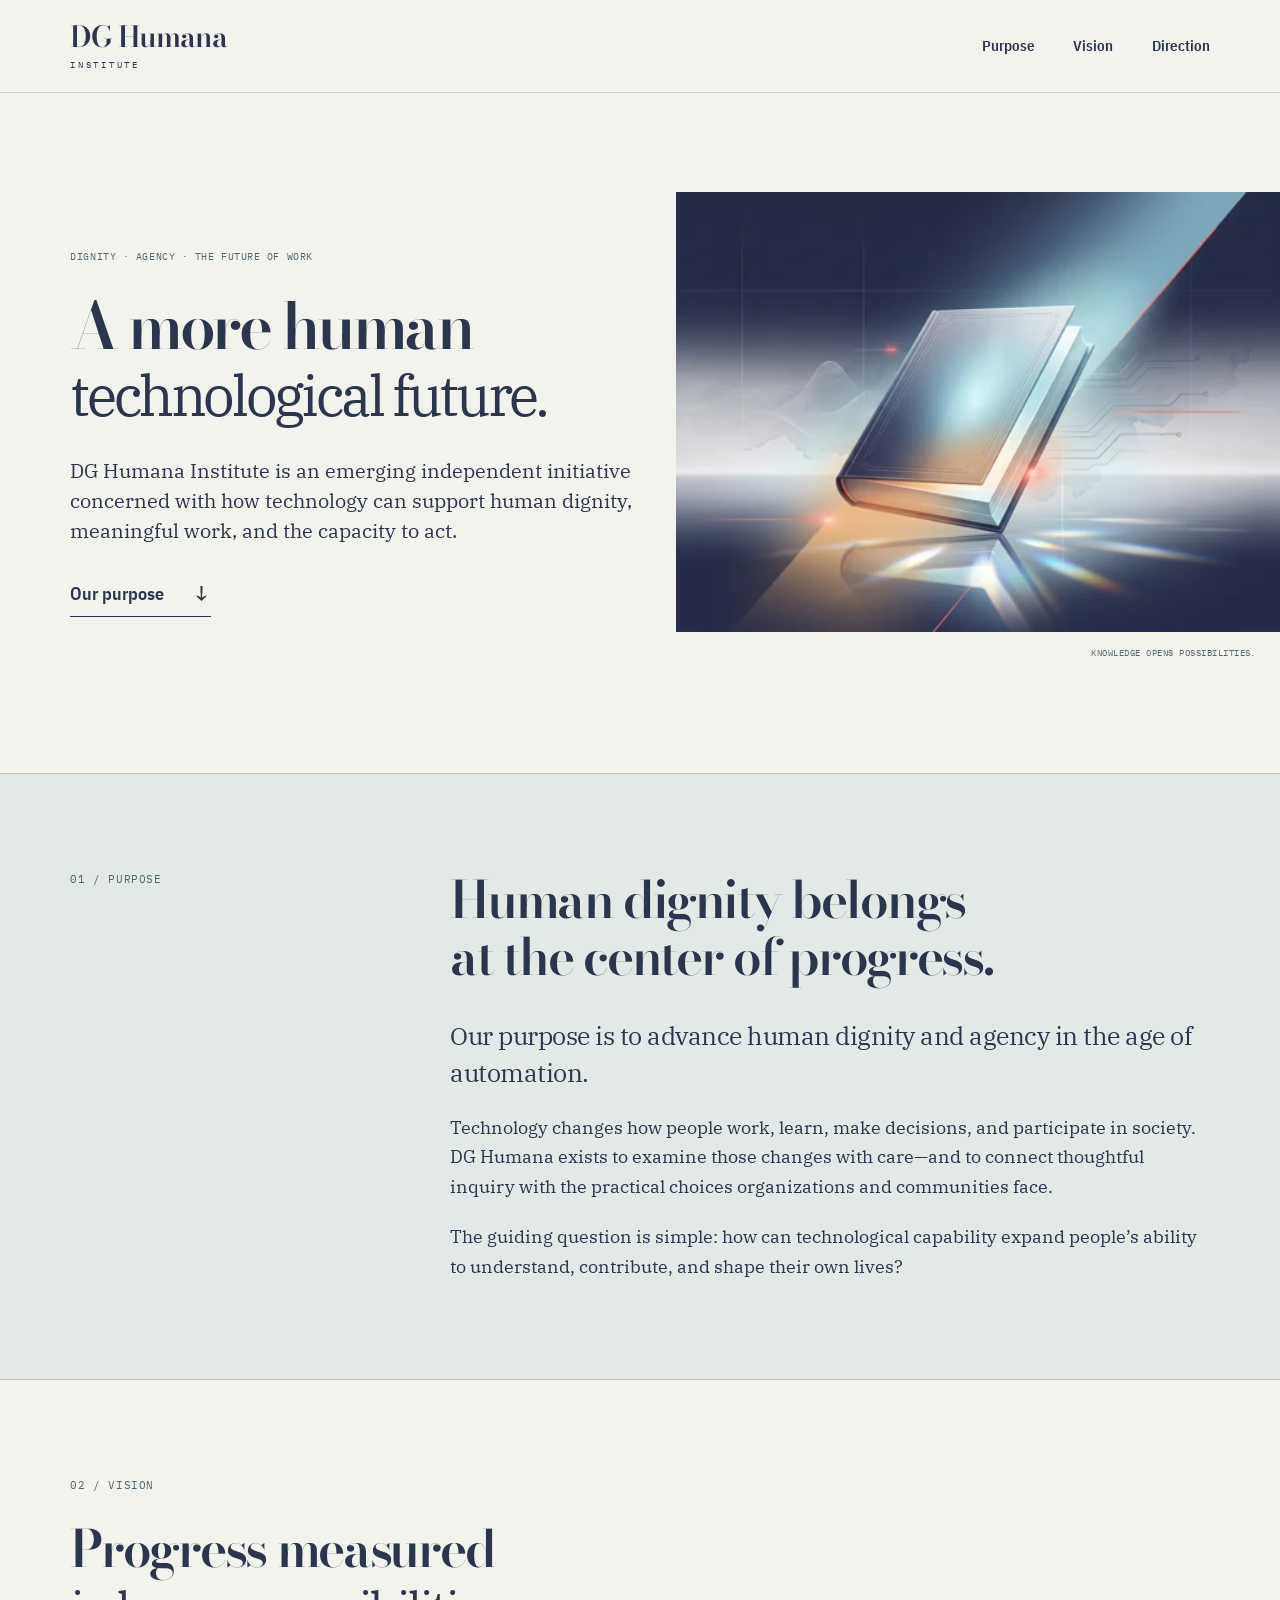
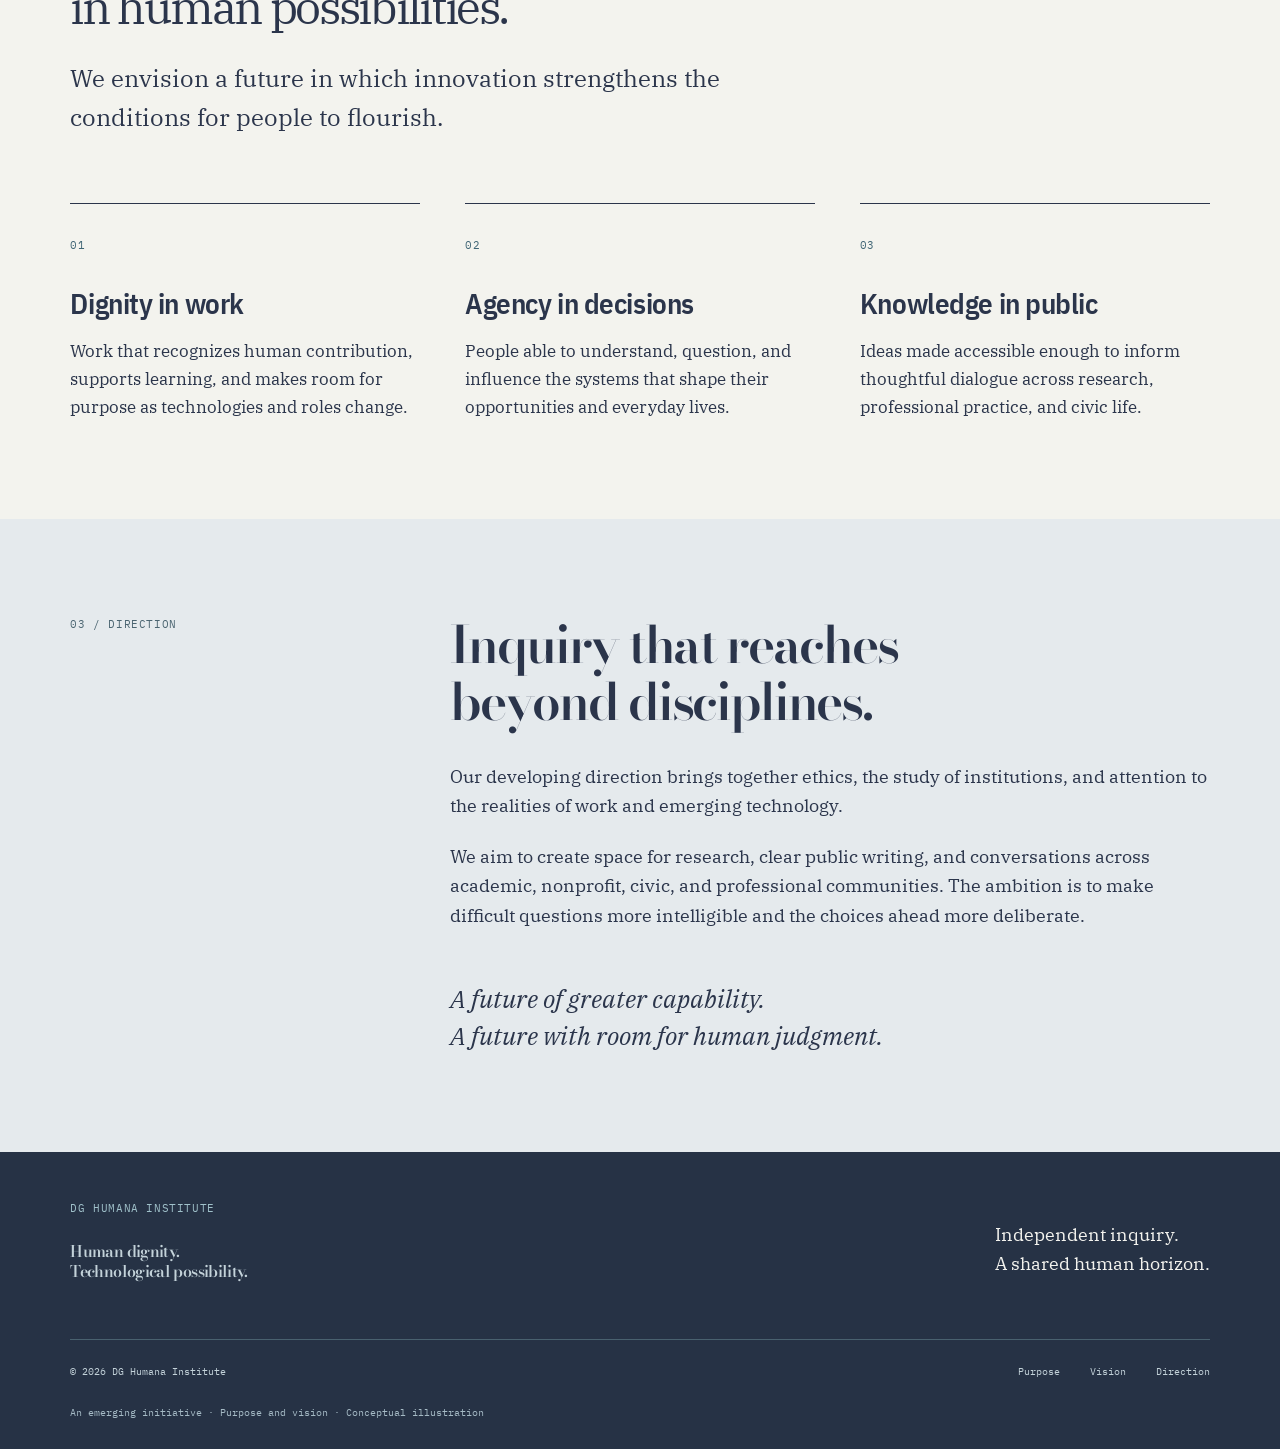
==== preview/index.html @ 0f88f592 "Build complete editorial website draft with responsive assets and WordPress theme" ====
<!doctype html><html lang="en"><head><meta charset="utf-8"><meta name="viewport" content="width=device-width, initial-scale=1"><meta name="robots" content="noindex,nofollow"><title>DG Humana Institute — A more human technological future</title><meta name="description" content="An emerging independent initiative advancing human dignity and agency in the age of automation. Purpose, vision, and direction."><link rel="icon" href="../theme/assets/favicon.svg"><link rel="stylesheet" href="../theme/assets/site.css"></head><body class="dg-site"><a class="skip-link" href="#main">Skip to content</a>
<header class="site-header"><div class="header-inner wrap"><a class="wordmark" href="index.html" aria-label="DG Humana Institute, home">DG Humana<small>Institute</small></a><nav class="site-nav" aria-label="Main navigation"><a href="index.html#purpose">Purpose</a><a href="index.html#vision">Vision</a><a href="index.html#approach">Direction</a></nav></div></header>
<main id="main">
  <section class="dg-hero wrap" aria-labelledby="dg-title"><div class="dg-hero-copy"><p class="eyebrow">Dignity · agency · the future of work</p><h1 id="dg-title">A more human<br><em>technological future.</em></h1><p class="deck">DG Humana Institute is an emerging independent initiative concerned with how technology can support human dignity, meaningful work, and the capacity to act.</p><a class="text-link" href="#purpose">Our purpose <span aria-hidden="true">↓</span></a></div><figure class="dg-hero-art"><img src="../theme/assets/possibility-1280.webp" srcset="../theme/assets/possibility-640.webp 640w, ../theme/assets/possibility-1280.webp 1280w, ../theme/assets/possibility-1920.webp 1920w" sizes="(max-width: 800px) 100vw, 50vw" width="1280" height="714" alt="An illuminated book opening toward a horizon of light" fetchpriority="high"><figcaption>Knowledge opens possibilities.</figcaption></figure></section>
  <section id="purpose" class="dg-purpose section"><div class="wrap purpose-grid"><p class="eyebrow">01 / Purpose</p><div><h2>Human dignity belongs<br>at the center of progress.</h2><div class="prose"><p class="lead">Our purpose is to advance human dignity and agency in the age of automation.</p><p>Technology changes how people work, learn, make decisions, and participate in society. DG Humana exists to examine those changes with care—and to connect thoughtful inquiry with the practical choices organizations and communities face.</p><p>The guiding question is simple: how can technological capability expand people’s ability to understand, contribute, and shape their own lives?</p></div></div></div></section>
  <section id="vision" class="section wrap dg-vision"><p class="eyebrow">02 / Vision</p><h2>Progress measured<br><em>in human possibilities.</em></h2><p class="vision-deck">We envision a future in which innovation strengthens the conditions for people to flourish.</p><div class="principles"><article><span class="index">01</span><h3>Dignity in work</h3><p>Work that recognizes human contribution, supports learning, and makes room for purpose as technologies and roles change.</p></article><article><span class="index">02</span><h3>Agency in decisions</h3><p>People able to understand, question, and influence the systems that shape their opportunities and everyday lives.</p></article><article><span class="index">03</span><h3>Knowledge in public</h3><p>Ideas made accessible enough to inform thoughtful dialogue across research, professional practice, and civic life.</p></article></div></section>
  <section id="approach" class="dg-approach section"><div class="wrap purpose-grid"><p class="eyebrow">03 / Direction</p><div><h2>Inquiry that reaches<br>beyond disciplines.</h2><div class="prose"><p>Our developing direction brings together ethics, the study of institutions, and attention to the realities of work and emerging technology.</p><p>We aim to create space for research, clear public writing, and conversations across academic, nonprofit, civic, and professional communities. The ambition is to make difficult questions more intelligible and the choices ahead more deliberate.</p><p class="closing">A future of greater capability.<br>A future with room for human judgment.</p></div></div></div></section>
</main>
<footer class="site-footer"><div class="wrap"><div class="footer-main"><div><p class="eyebrow">DG Humana Institute</p><p class="footer-title">Human dignity.<br>Technological possibility.</p></div><p>Independent inquiry.<br>A shared human horizon.</p></div><div class="footer-bottom"><span>© 2026 DG Humana Institute</span><nav aria-label="Footer navigation"><a href="index.html#purpose">Purpose</a><a href="index.html#vision">Vision</a><a href="index.html#approach">Direction</a></nav></div><p class="footer-note">An emerging initiative · Purpose and vision · Conceptual illustration</p></div></footer>
</body></html>
---- theme/assets/site.css ----
@import url('fonts/face-0.css');
@import url('fonts/face-1.css');
@import url('fonts/face-3.css');
@import url('fonts/face-4.css');
@import url('fonts/face-5.css');
@import url('fonts/face-6.css');

:root{--ink:#112c40;--deep:#0b2031;--paper:#f5f3ec;--white:#fffef9;--orange:#e06737;--rust:#a93916;--blue:#94c7df;--muted:#52626a;--line:#bac2c2;--serif:'IBM Plex Serif',Georgia,serif;--display:'Bodoni Moda',Georgia,serif;--sans:'IBM Plex Sans Condensed',sans-serif;--mono:'IBM Plex Mono',monospace;--gutter:clamp(22px,5.5vw,90px)}
*{box-sizing:border-box}html{scroll-padding-top:100px}body{margin:0;background:var(--paper);color:var(--ink);font:18px/1.65 var(--serif);-webkit-font-smoothing:antialiased}::selection{background:#edab85;color:var(--deep)}a{color:inherit;text-underline-offset:5px}a:hover{text-decoration-thickness:2px}img{display:block;max-width:100%;height:auto}figure{margin:0}button,input{font:inherit}h1,h2,h3,p{margin:0}h1,h2,h3{font-weight:600}h1{font-family:var(--sans);font-size:clamp(54px,6.7vw,108px);line-height:.98;letter-spacing:-.045em}h2{font-family:var(--sans);font-size:clamp(38px,4.2vw,65px);line-height:1.08;letter-spacing:-.035em}h3{font:600 27px/1.2 var(--sans);letter-spacing:-.015em}h1 em,h2 em{font:400 .89em/1.15 var(--serif);letter-spacing:-.05em}p+p{margin-top:1em}a:focus-visible,button:focus-visible,summary:focus-visible,input:focus-visible{outline:3px solid var(--rust);outline-offset:6px}.wrap{width:100%;max-width:1600px;margin-inline:auto;padding-inline:var(--gutter)}.section{padding-block:clamp(68px,7.6vw,120px)}.eyebrow,.section-label,.index,.status,figcaption,.experience-meta,.study-status{font:400 11px/1.6 var(--mono);letter-spacing:.055em;text-transform:uppercase}.eyebrow{margin-bottom:25px}.section-label{display:flex;justify-content:space-between;gap:20px;margin-bottom:48px}.small-rule{width:90px;align-self:center;border-top:1px solid var(--ink)}.prose{max-width:700px}.prose p,.prose ul{margin-top:1.15em}.prose>:first-child{margin-top:0}.lead{font-size:clamp(22px,2vw,27px);line-height:1.5;letter-spacing:-.02em}.text-link{display:inline-flex;align-items:center;gap:28px;font:600 18px/1.4 var(--sans);text-decoration:none;border-bottom:1px solid;padding-block:7px;margin-top:25px}.text-link span{font-family:var(--serif);font-size:22px}.text-link:hover{color:var(--rust)}.button{display:inline-flex;align-items:center;justify-content:space-between;gap:36px;background:var(--orange);color:var(--deep);padding:17px 23px;font:600 18px/1.3 var(--sans);text-decoration:none}.button:hover{background:var(--ink);color:var(--paper)}.button span{font:26px var(--serif)}.skip-link{position:absolute;top:-100px;left:20px;padding:10px 20px;background:var(--paper);z-index:100}.skip-link:focus{top:15px}.site-header{border-bottom:1px solid var(--line);background:var(--paper)}.header-inner{display:flex;justify-content:space-between;align-items:center;min-height:92px;gap:24px}.wordmark{font:600 24px/1 var(--sans);letter-spacing:-.02em;text-decoration:none}.wordmark small{display:block;font:400 10px/1.5 var(--mono);text-transform:uppercase;letter-spacing:.16em;margin-top:8px}.site-nav{display:flex;gap:clamp(20px,3vw,47px);align-items:center}.site-nav a{font:600 15px var(--sans);text-decoration:none;padding-block:9px;border-bottom:2px solid transparent}.site-nav a:hover,.site-nav a[aria-current=page]{border-color:var(--rust)}.site-nav .contact-link{border:1px solid var(--ink);padding:10px 19px}.site-nav .contact-link:hover{background:var(--ink);color:var(--paper)}
.hero-copy{padding-top:61px;padding-bottom:45px}.hero .eyebrow{display:flex;align-items:center;gap:11px}.signal{display:inline-block;width:8px;height:8px;background:var(--orange)}.hero h1{max-width:1100px}.hero h1 span{color:var(--rust)}.hero-bottom{display:flex;justify-content:space-between;gap:55px;align-items:flex-end;margin-top:28px}.hero-bottom p{font-size:19px;max-width:595px;line-height:1.5}.hero-bottom .button{flex-shrink:0}.hero-art{position:relative;background:var(--deep)}.hero-art img{width:100%;height:clamp(320px,34vw,520px);object-fit:cover;object-position:50% 55%}.hero-art figcaption{display:flex;justify-content:space-between;gap:20px;color:var(--paper);padding-block:18px;letter-spacing:.03em}.intro-grid,.direction-grid{display:grid;grid-template-columns:1fr 1fr;gap:8vw}.intro-grid h2{max-width:600px}.research-band{background:var(--ink);color:var(--paper)}.research-band .section-label{color:var(--blue)}.feature-heading{display:grid;grid-template-columns:1.2fr 1fr;gap:9vw;align-items:end;margin-bottom:60px}.feature-heading p{max-width:510px;color:#d7e2e5}.inquiry-list{border-top:1px solid #638090;margin-bottom:20px}.inquiry-list a{display:grid;grid-template-columns:40px 1.2fr 1fr 24px;gap:30px;align-items:start;padding:30px 0;border-bottom:1px solid #638090;text-decoration:none}.inquiry-list .index{color:var(--blue);padding-top:5px}.inquiry-list h3{font-size:30px;max-width:360px}.inquiry-list p{font-size:16px;line-height:1.55;color:#d7e2e5;max-width:360px}.inquiry-list .arrow{color:var(--blue);font-size:27px;line-height:1.2}.inquiry-list a:hover h3{color:var(--blue)}.light-link:hover{color:var(--blue)}.research-band a:focus-visible,.site-footer a:focus-visible{outline-color:var(--blue)}.portrait-section{display:grid;grid-template-columns:.85fr 1.15fr;gap:9vw;align-items:center}.portrait img{width:100%;aspect-ratio:1.065;object-fit:cover}.portrait figcaption{margin-top:16px;color:var(--muted)}.portrait-copy h2{margin-bottom:26px}.portrait-copy p:not(.eyebrow){font-size:17px;max-width:680px}.direction{background:#e1e9e9;border-top:1px solid var(--line)}.direction .eyebrow{margin-bottom:42px}.site-footer{background:var(--deep);color:var(--paper);padding-block:65px 25px}.footer-main{display:flex;align-items:end;justify-content:space-between;gap:50px;padding-bottom:65px}.footer-title{font:600 clamp(37px,4vw,62px)/1.07 var(--sans);letter-spacing:-.035em;margin-bottom:18px}.footer-main>div>p:last-child{font-size:16px;max-width:575px;color:#c3d2d9}.footer-email{font:600 clamp(19px,2.2vw,31px)/1.4 var(--sans);text-decoration:none;border-bottom:1px solid var(--blue);padding-bottom:8px;white-space:nowrap}.footer-email:hover{color:var(--blue)}.footer-bottom{border-top:1px solid #49616f;padding-top:24px;display:flex;align-items:center;justify-content:space-between;gap:25px;font:11px/1.6 var(--mono);color:#c3d2d9}.footer-bottom nav{display:flex;gap:25px}.footer-bottom a{text-decoration:none}.footer-note{max-width:340px;font:10px/1.6 var(--mono);color:#a5bac5;margin-top:25px}.page-hero{padding-top:76px;padding-bottom:66px}.page-hero h1{max-width:1200px}.page-hero h1 em{font-size:.7em;letter-spacing:-.05em}.deck{max-width:740px;font-size:clamp(21px,2.1vw,28px);line-height:1.5;margin-top:28px}.wide-art img{width:100%;height:clamp(230px,34vw,480px);object-fit:cover}.wide-art figcaption{padding-block:16px;color:var(--muted)}.article-layout{display:grid;grid-template-columns:260px 1fr;gap:9vw;align-items:start}.contents{position:sticky;top:35px}.contents nav{display:flex;flex-direction:column;gap:15px}.contents a{font:600 16px/1.5 var(--sans);text-decoration:none;border-left:2px solid var(--line);padding-left:15px}.contents a:hover{border-color:var(--rust);color:var(--rust)}.status{color:var(--muted);border-top:1px solid var(--line);padding-top:20px;margin-top:32px!important}.reading{max-width:790px}.reading h2{font-size:clamp(34px,3.4vw,49px);margin-bottom:26px}.reading .eyebrow{color:var(--rust);margin-bottom:19px}.reading section{padding-bottom:65px;margin-bottom:65px;border-bottom:1px solid var(--line);scroll-margin-top:40px}.reading section:last-child{margin-bottom:0;padding-bottom:0;border:0}.reading .commitments{padding-left:23px}.commitments li{padding-left:5px;margin-bottom:23px}.commitments strong{font-weight:600}.bio-grid{padding-top:0;display:grid;grid-template-columns:.7fr 1.3fr;gap:9vw;align-items:center}.bio-grid h2{font-size:clamp(36px,3.5vw,55px)}.bio-grid .prose{max-width:735px}.bio-grid .portrait{max-width:430px}.experience-section{border-top:1px solid var(--line)}.experience-list{margin-top:58px}.experience-list article{display:grid;grid-template-columns:1fr 2fr;gap:8vw;padding:39px 0;border-top:1px solid var(--line)}.experience-meta{display:flex;flex-direction:column;gap:10px;color:var(--muted)}.experience-list h3{font-size:30px;margin-bottom:17px}.experience-list p{max-width:750px;font-size:17px}.study-band{background:#e1e9e9}.study-grid{display:grid;grid-template-columns:1fr 1fr;gap:8vw;margin-top:42px}.study-status{color:var(--muted);margin-top:10px!important}.study-grid .prose h3:not(:first-child){margin-top:40px}.next-step h2{max-width:1150px}.next-step .lead{max-width:890px;margin-top:30px;margin-bottom:30px}.error-page{min-height:65vh}.error-page h1{margin-bottom:30px}.legacy-content{max-width:850px}.legacy-content p,.legacy-content ul{margin-block:1em}.legacy-content a{text-decoration:underline}
.dg-site{--ink:#2b354b;--deep:#263245;--paper:#f3f3ee;--rust:#3f6575;--orange:#e2bf8e;--blue:#a0c1ca;--muted:#59676f;--line:#b8c4c5}
.dg-site .site-header{border-color:#c6d0cf}.dg-site .wordmark{font:600 29px/1 var(--display);letter-spacing:-.03em}.dg-site .wordmark small{font:400 9px var(--mono);letter-spacing:.3em;margin-top:8px}.dg-site h1{font:600 clamp(51px,5vw,80px)/1.04 var(--display);letter-spacing:-.055em}.dg-site h1 em{font:400 .88em/1.12 var(--serif);letter-spacing:-.06em}.dg-site h2{font:600 clamp(38px,4vw,58px)/1.11 var(--display);letter-spacing:-.045em}.dg-site h2 em{font-size:.9em}.dg-site .eyebrow{color:#4b6571}.dg-hero{display:grid;grid-template-columns:1fr .92fr;gap:2vw;min-height:680px;align-items:center;padding-block:85px}.dg-hero-copy{position:relative;z-index:1}.dg-hero .eyebrow{font-size:10px;margin-bottom:28px}.dg-hero .deck{font-size:20px;max-width:570px;margin-top:30px}.dg-hero-art{align-self:center;margin-right:calc(-1 * var(--gutter));position:relative}.dg-hero-art img{width:100%;min-height:440px;object-fit:cover;object-position:56% 50%}.dg-hero-art figcaption{font-size:9px;margin:14px 24px;color:var(--muted);text-align:right}.dg-purpose{background:#e3e9e6;border-block:1px solid var(--line)}.purpose-grid{display:grid;grid-template-columns:.65fr 1.7fr;gap:7vw}.purpose-grid>div{max-width:900px}.purpose-grid .prose{margin-top:32px;max-width:760px}.purpose-grid .lead{font-size:25px}.dg-vision .vision-deck{font-size:24px;max-width:730px;margin-top:25px}.principles{display:grid;grid-template-columns:repeat(3,1fr);gap:45px;margin-top:65px}.principles article{border-top:1px solid var(--ink);padding-top:24px}.principles .index{color:var(--rust)}.principles h3{font-size:29px;margin-top:28px}.principles p{font-size:17px;margin-top:17px}.dg-approach{background:#e5eaed}.closing{font-size:25px;line-height:1.5;font-style:italic;padding-top:20px}.dg-site .site-footer{padding-block:48px 28px}.dg-site .footer-main{padding-bottom:40px;align-items:center}.dg-site .footer-title{font:600 40px/1.2 var(--display);letter-spacing:-.04em;max-width:670px}.dg-site .footer-main .eyebrow{color:var(--blue)}.dg-site .footer-bottom{font-size:10px}.dg-site .footer-bottom nav{gap:30px}.dg-site .footer-note{max-width:none}.dg-site .site-nav .contact-link{border:none;padding:9px 0}.dg-site .site-nav .contact-link:hover{background:none;color:var(--rust)}
@media(max-width:1000px){.dg-hero{min-height:auto;gap:3vw;padding-block:65px}.dg-hero-art img{min-height:410px}.purpose-grid{grid-template-columns:.5fr 1.5fr;gap:5vw}.principles{gap:30px}}
@media(max-width:800px){.dg-hero{grid-template-columns:1fr;gap:35px;padding-top:50px;padding-bottom:40px}.dg-hero h1{font-size:clamp(50px,8vw,74px)}.dg-hero-art{margin-inline:calc(-1 * var(--gutter))}.dg-hero-art img{height:350px;min-height:0;object-position:50% 50%}.dg-hero-art figcaption{margin-inline:var(--gutter)}.purpose-grid{grid-template-columns:1fr;gap:12px}.purpose-grid .prose{margin-top:25px}.principles{grid-template-columns:1fr;gap:35px;margin-top:45px}.principles h3{margin-top:15px}.principles p{max-width:650px}.dg-site .footer-main{align-items:start}.dg-site .header-inner{min-height:110px}.dg-site .site-nav{width:100%;justify-content:space-between}.dg-site .wordmark{font-size:27px}.dg-site .dg-hero .deck{font-size:20px}.dg-site .purpose-grid .lead{font-size:23px}.dg-site .dg-hero .eyebrow{font-size:9px}}
@media print{.dg-hero-art{display:none}.dg-hero,.purpose-grid,.principles{display:block}.dg-site h1{font-size:34pt}.dg-site h2{font-size:24pt}.dg-purpose,.dg-approach{background:none}}
@media(min-width:1500px){.hero-copy{padding-top:75px}.hero h1{font-size:113px}.hero-bottom p{max-width:620px}}
@media(max-width:1000px){h1{font-size:80px}.hero-bottom{gap:35px}.hero-bottom p{font-size:18px}.feature-heading{gap:5vw}.inquiry-list a{grid-template-columns:30px 1.2fr 1fr 20px;gap:20px}.inquiry-list h3{font-size:27px}.article-layout{grid-template-columns:190px 1fr;gap:6vw}.portrait-section,.bio-grid{gap:6vw}.footer-main{align-items:start;flex-direction:column;gap:35px}.footer-bottom{align-items:start;flex-wrap:wrap}.hero-copy{padding-top:45px}.site-nav{gap:20px}.header-inner{min-height:85px}}
@media(max-width:700px){body{font-size:17px}.header-inner{min-height:110px;flex-wrap:wrap;gap:15px;padding-top:20px;padding-bottom:15px}.wordmark{font-size:22px}.wordmark small{font-size:9px}.site-nav{width:100%;justify-content:space-between;gap:15px}.site-nav a{font-size:15px}.site-nav .contact-link{border:0;padding:9px 0}.site-nav .contact-link:hover{background:none;color:var(--rust)}h1{font-size:clamp(45px,10.7vw,75px);line-height:1.02}h2{font-size:clamp(35px,8.6vw,53px)}h3{font-size:26px}.hero-copy{padding-top:37px;padding-bottom:32px}.hero .eyebrow{font-size:9px;letter-spacing:.03em}.hero-bottom{display:block;margin-top:26px}.hero-bottom p{font-size:17px}.hero-bottom .button{margin-top:25px}.hero-art img{height:270px;object-position:57% 50%}.hero-art figcaption{font-size:9px;flex-wrap:wrap;gap:4px;padding-block:13px}.section-label{font-size:10px;flex-wrap:wrap;gap:10px;margin-bottom:32px}.intro-grid,.direction-grid,.feature-heading,.portrait-section,.bio-grid,.study-grid,.purpose-grid{grid-template-columns:1fr;gap:30px}.intro-grid .lead{font-size:22px}.feature-heading{margin-bottom:40px}.feature-heading p{font-size:17px}.inquiry-list a{grid-template-columns:24px 1fr 20px;gap:15px;padding-block:25px}.inquiry-list h3{font-size:27px}.inquiry-list p{grid-column:2;grid-row:2;max-width:none;font-size:15px}.inquiry-list .arrow{grid-column:3;grid-row:1}.portrait-section{gap:40px}.portrait{max-width:480px}.portrait-copy p:not(.eyebrow){font-size:17px}.article-layout{display:block}.contents{position:static;margin-bottom:50px}.contents nav{display:grid;grid-template-columns:1fr 1fr;gap:14px}.status{font-size:10px}.page-hero{padding-block:47px}.page-hero h1 em{font-size:.74em}.deck{font-size:21px}.wide-art img{height:230px}.wide-art figcaption{font-size:9px}.reading h2{font-size:37px}.reading section{padding-bottom:45px;margin-bottom:45px}.bio-grid .portrait{max-width:400px}.experience-list{margin-top:38px}.experience-list article{grid-template-columns:1fr;gap:20px}.experience-meta{font-size:10px;gap:5px}.experience-list h3{font-size:28px}.footer-main{padding-bottom:45px}.footer-bottom{font-size:10px;display:block}.footer-bottom nav{flex-wrap:wrap;gap:14px;margin-top:20px}.footer-email{font-size:22px;white-space:normal;overflow-wrap:anywhere}.next-step .lead{font-size:22px}.eyebrow{font-size:10px}.small-rule{display:none}}
@media(prefers-reduced-motion:no-preference){html{scroll-behavior:smooth}}
@media print{body{background:#fff;color:#000;font-size:11pt}.site-header,.site-footer,.contents,.hero-art,.wide-art,.portrait,.button,.skip-link{display:none}.wrap{padding:0;max-width:none}.section,.page-hero{padding:20px 0}.article-layout,.intro-grid,.direction-grid,.feature-heading,.portrait-section,.bio-grid,.study-grid{display:block}.reading,.prose{max-width:none}h1{font-size:34pt}h2,.reading h2{font-size:24pt}h3{font-size:17pt}.research-band,.direction,.study-band{background:#fff;color:#000}.research-band p,.research-band .index{color:#000}.reading section{margin:0 0 20px;padding:0 0 20px}a{color:#000}.eyebrow{font-size:8pt}.inquiry-list a{break-inside:avoid;display:block}.inquiry-list .arrow{display:none}}
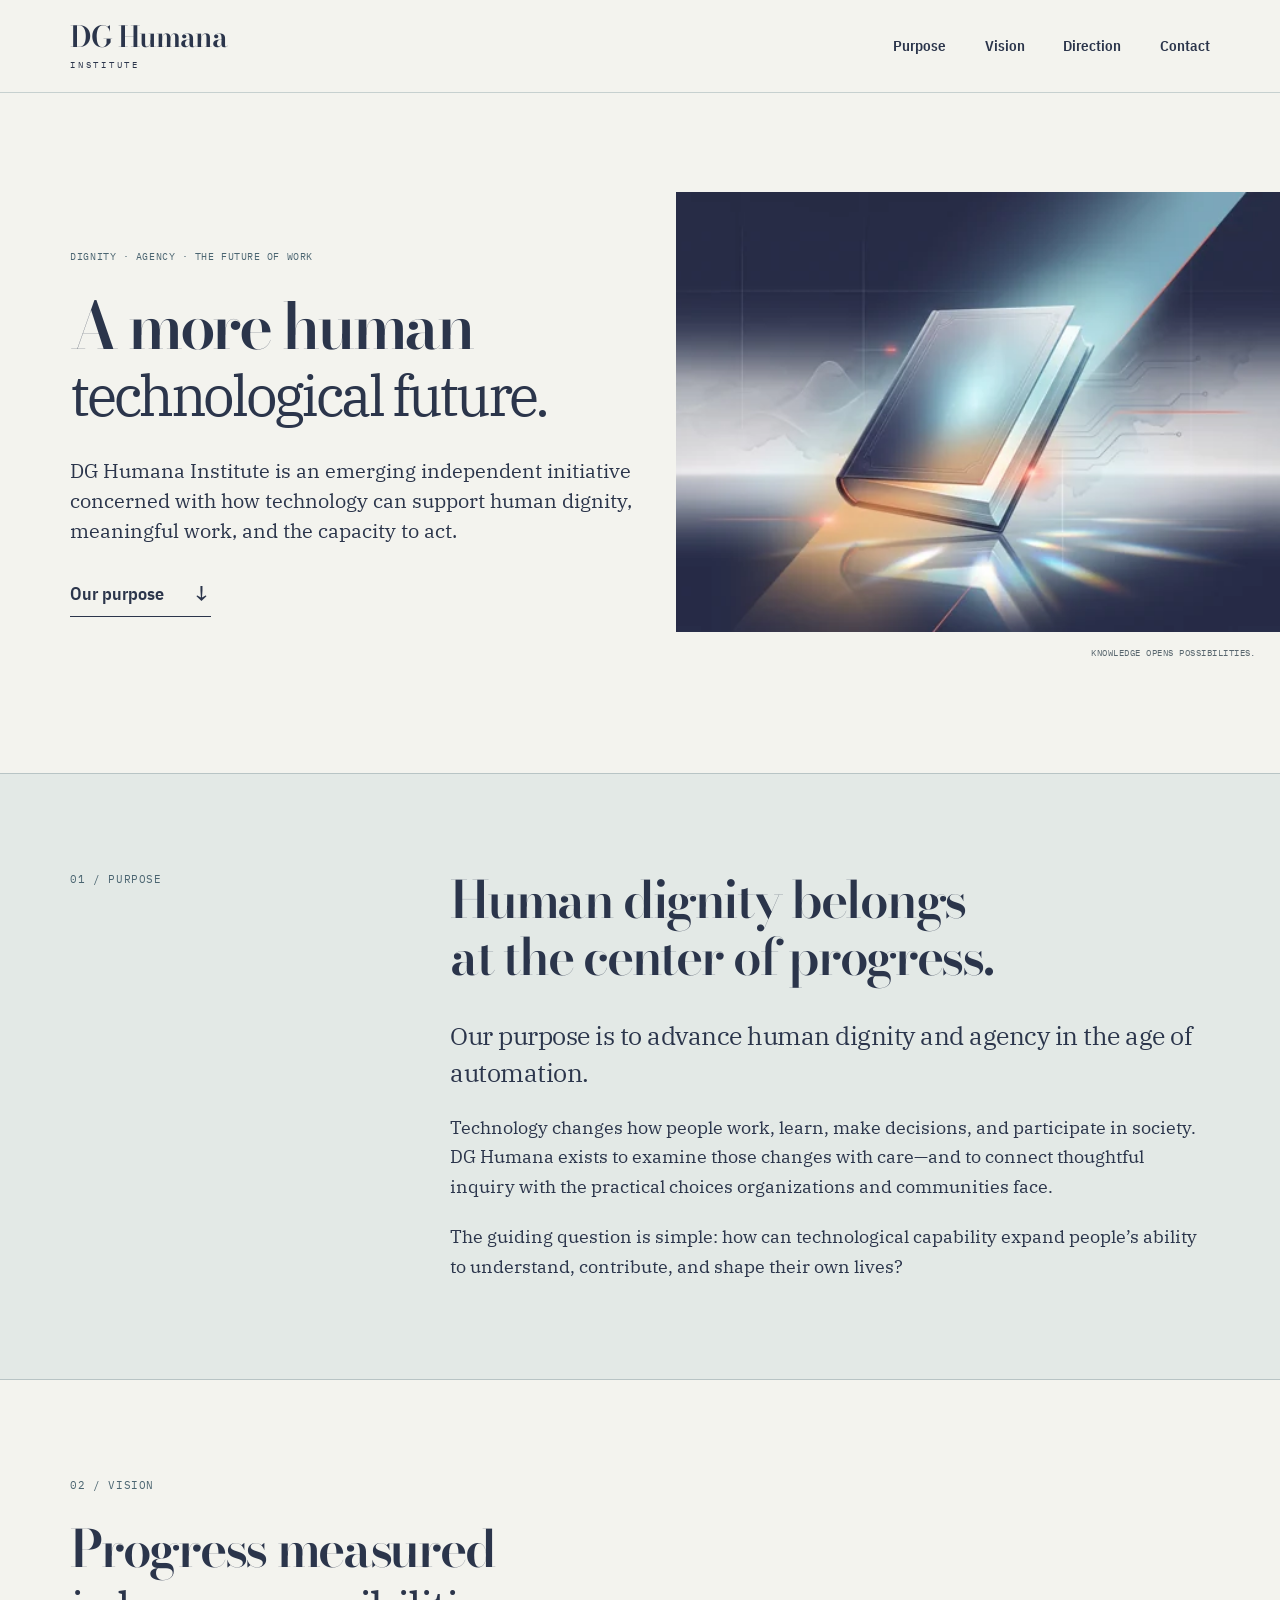
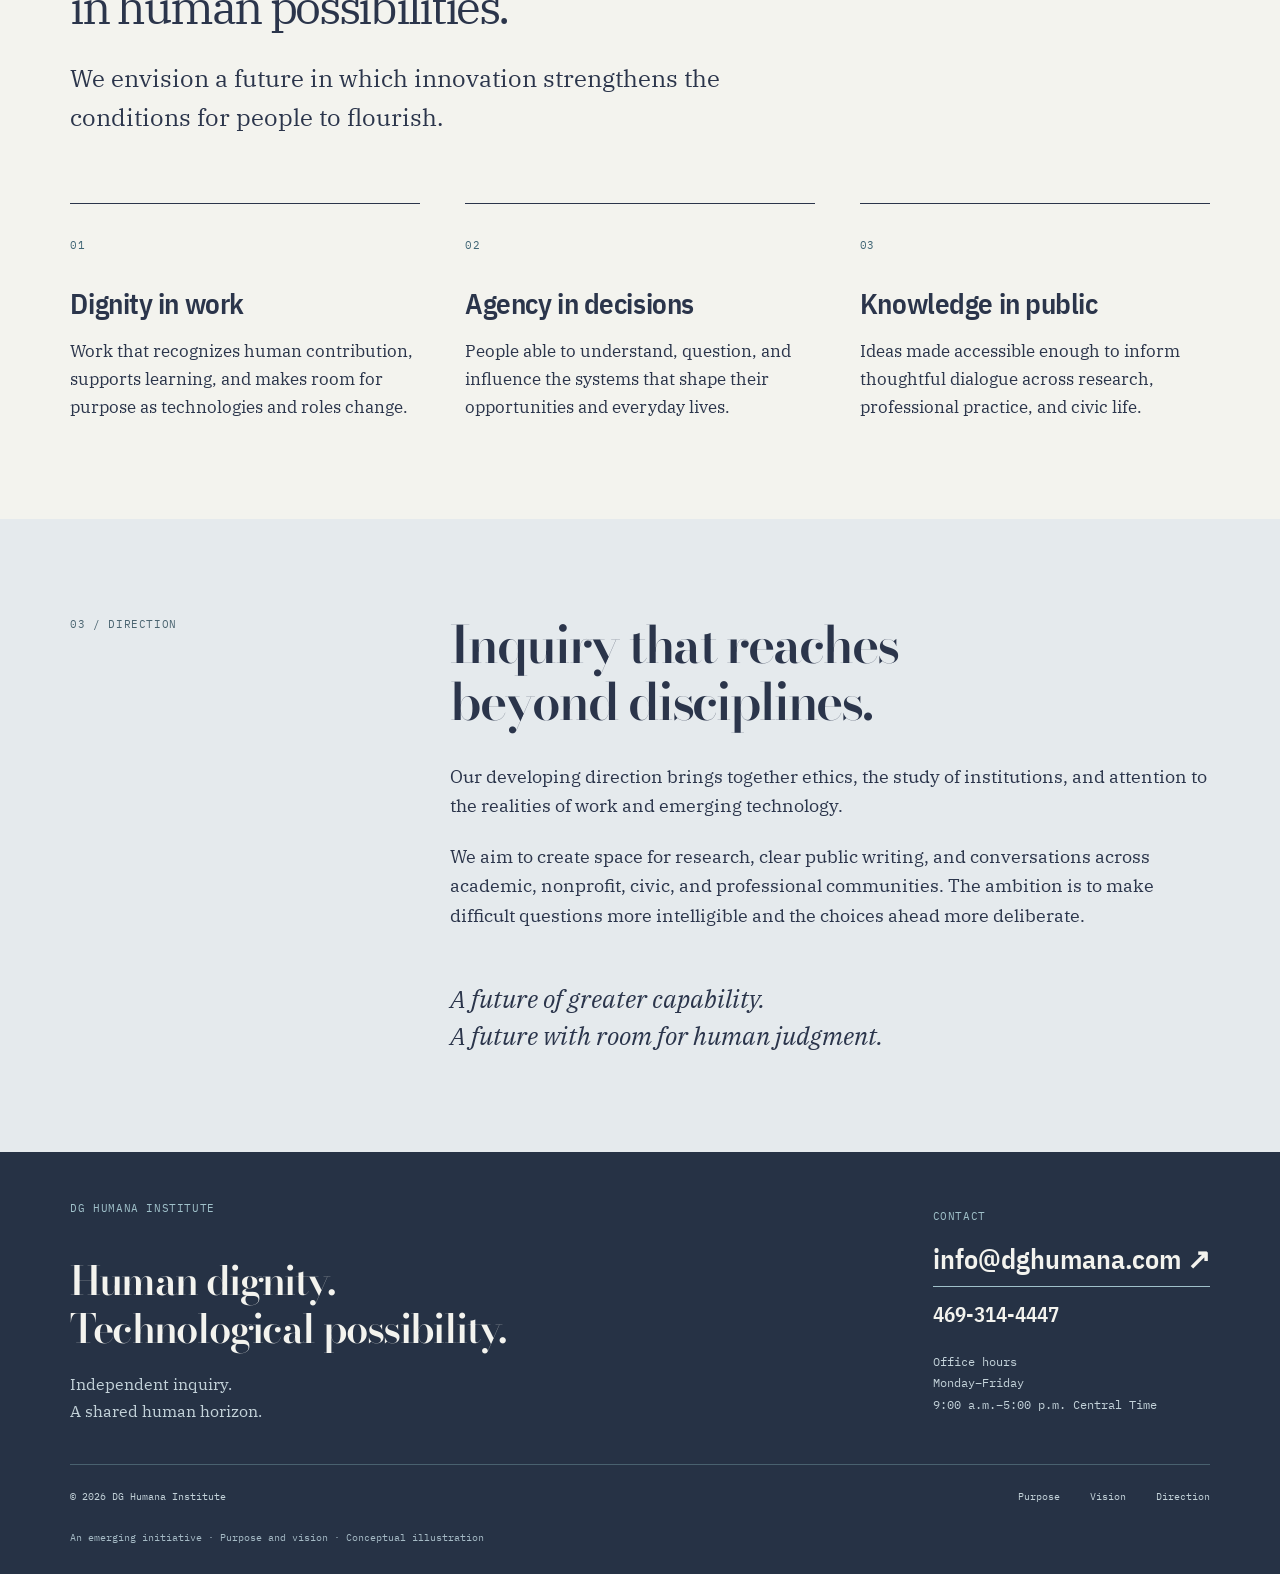
==== commit 040c4b3f: "Install DG Humana preview with confirmed contact details and hours" ====
--- a/preview/index.html
+++ b/preview/index.html
@@ -1,10 +1,10 @@
 <!doctype html><html lang="en"><head><meta charset="utf-8"><meta name="viewport" content="width=device-width, initial-scale=1"><meta name="robots" content="noindex,nofollow"><title>DG Humana Institute — A more human technological future</title><meta name="description" content="An emerging independent initiative advancing human dignity and agency in the age of automation. Purpose, vision, and direction."><link rel="icon" href="../theme/assets/favicon.svg"><link rel="stylesheet" href="../theme/assets/site.css"></head><body class="dg-site"><a class="skip-link" href="#main">Skip to content</a>
-<header class="site-header"><div class="header-inner wrap"><a class="wordmark" href="index.html" aria-label="DG Humana Institute, home">DG Humana<small>Institute</small></a><nav class="site-nav" aria-label="Main navigation"><a href="index.html#purpose">Purpose</a><a href="index.html#vision">Vision</a><a href="index.html#approach">Direction</a></nav></div></header>
+<header class="site-header"><div class="header-inner wrap"><a class="wordmark" href="index.html" aria-label="DG Humana Institute, home">DG Humana<small>Institute</small></a><nav class="site-nav" aria-label="Main navigation"><a href="index.html#purpose">Purpose</a><a href="index.html#vision">Vision</a><a href="index.html#approach">Direction</a><a href="index.html#contact">Contact</a></nav></div></header>
 <main id="main">
   <section class="dg-hero wrap" aria-labelledby="dg-title"><div class="dg-hero-copy"><p class="eyebrow">Dignity · agency · the future of work</p><h1 id="dg-title">A more human<br><em>technological future.</em></h1><p class="deck">DG Humana Institute is an emerging independent initiative concerned with how technology can support human dignity, meaningful work, and the capacity to act.</p><a class="text-link" href="#purpose">Our purpose <span aria-hidden="true">↓</span></a></div><figure class="dg-hero-art"><img src="../theme/assets/possibility-1280.webp" srcset="../theme/assets/possibility-640.webp 640w, ../theme/assets/possibility-1280.webp 1280w, ../theme/assets/possibility-1920.webp 1920w" sizes="(max-width: 800px) 100vw, 50vw" width="1280" height="714" alt="An illuminated book opening toward a horizon of light" fetchpriority="high"><figcaption>Knowledge opens possibilities.</figcaption></figure></section>
   <section id="purpose" class="dg-purpose section"><div class="wrap purpose-grid"><p class="eyebrow">01 / Purpose</p><div><h2>Human dignity belongs<br>at the center of progress.</h2><div class="prose"><p class="lead">Our purpose is to advance human dignity and agency in the age of automation.</p><p>Technology changes how people work, learn, make decisions, and participate in society. DG Humana exists to examine those changes with care—and to connect thoughtful inquiry with the practical choices organizations and communities face.</p><p>The guiding question is simple: how can technological capability expand people’s ability to understand, contribute, and shape their own lives?</p></div></div></div></section>
   <section id="vision" class="section wrap dg-vision"><p class="eyebrow">02 / Vision</p><h2>Progress measured<br><em>in human possibilities.</em></h2><p class="vision-deck">We envision a future in which innovation strengthens the conditions for people to flourish.</p><div class="principles"><article><span class="index">01</span><h3>Dignity in work</h3><p>Work that recognizes human contribution, supports learning, and makes room for purpose as technologies and roles change.</p></article><article><span class="index">02</span><h3>Agency in decisions</h3><p>People able to understand, question, and influence the systems that shape their opportunities and everyday lives.</p></article><article><span class="index">03</span><h3>Knowledge in public</h3><p>Ideas made accessible enough to inform thoughtful dialogue across research, professional practice, and civic life.</p></article></div></section>
   <section id="approach" class="dg-approach section"><div class="wrap purpose-grid"><p class="eyebrow">03 / Direction</p><div><h2>Inquiry that reaches<br>beyond disciplines.</h2><div class="prose"><p>Our developing direction brings together ethics, the study of institutions, and attention to the realities of work and emerging technology.</p><p>We aim to create space for research, clear public writing, and conversations across academic, nonprofit, civic, and professional communities. The ambition is to make difficult questions more intelligible and the choices ahead more deliberate.</p><p class="closing">A future of greater capability.<br>A future with room for human judgment.</p></div></div></div></section>
 </main>
-<footer class="site-footer"><div class="wrap"><div class="footer-main"><div><p class="eyebrow">DG Humana Institute</p><p class="footer-title">Human dignity.<br>Technological possibility.</p></div><p>Independent inquiry.<br>A shared human horizon.</p></div><div class="footer-bottom"><span>© 2026 DG Humana Institute</span><nav aria-label="Footer navigation"><a href="index.html#purpose">Purpose</a><a href="index.html#vision">Vision</a><a href="index.html#approach">Direction</a></nav></div><p class="footer-note">An emerging initiative · Purpose and vision · Conceptual illustration</p></div></footer>
+<footer class="site-footer" id="contact"><div class="wrap"><div class="footer-main"><div><p class="eyebrow">DG Humana Institute</p><p class="footer-title">Human dignity.<br>Technological possibility.</p><p>Independent inquiry.<br>A shared human horizon.</p></div><div class="footer-contact"><p class="eyebrow">Contact</p><a class="footer-email" href="mailto:info@dghumana.com">info@dghumana.com <span aria-hidden="true">↗</span></a><a class="footer-phone" href="tel:+14693144447">469-314-4447</a><p class="office-hours">Office hours<br>Monday–Friday<br><time datetime="09:00">9:00 a.m.</time>–<time datetime="17:00">5:00 p.m.</time> Central Time</p></div></div><div class="footer-bottom"><span>© 2026 DG Humana Institute</span><nav aria-label="Footer navigation"><a href="index.html#purpose">Purpose</a><a href="index.html#vision">Vision</a><a href="index.html#approach">Direction</a></nav></div><p class="footer-note">An emerging initiative · Purpose and vision · Conceptual illustration</p></div></footer>
 </body></html>
--- a/theme/assets/site.css
+++ b/theme/assets/site.css
@@ -18,3 +18,5 @@
 @media(max-width:700px){body{font-size:17px}.header-inner{min-height:110px;flex-wrap:wrap;gap:15px;padding-top:20px;padding-bottom:15px}.wordmark{font-size:22px}.wordmark small{font-size:9px}.site-nav{width:100%;justify-content:space-between;gap:15px}.site-nav a{font-size:15px}.site-nav .contact-link{border:0;padding:9px 0}.site-nav .contact-link:hover{background:none;color:var(--rust)}h1{font-size:clamp(45px,10.7vw,75px);line-height:1.02}h2{font-size:clamp(35px,8.6vw,53px)}h3{font-size:26px}.hero-copy{padding-top:37px;padding-bottom:32px}.hero .eyebrow{font-size:9px;letter-spacing:.03em}.hero-bottom{display:block;margin-top:26px}.hero-bottom p{font-size:17px}.hero-bottom .button{margin-top:25px}.hero-art img{height:270px;object-position:57% 50%}.hero-art figcaption{font-size:9px;flex-wrap:wrap;gap:4px;padding-block:13px}.section-label{font-size:10px;flex-wrap:wrap;gap:10px;margin-bottom:32px}.intro-grid,.direction-grid,.feature-heading,.portrait-section,.bio-grid,.study-grid,.purpose-grid{grid-template-columns:1fr;gap:30px}.intro-grid .lead{font-size:22px}.feature-heading{margin-bottom:40px}.feature-heading p{font-size:17px}.inquiry-list a{grid-template-columns:24px 1fr 20px;gap:15px;padding-block:25px}.inquiry-list h3{font-size:27px}.inquiry-list p{grid-column:2;grid-row:2;max-width:none;font-size:15px}.inquiry-list .arrow{grid-column:3;grid-row:1}.portrait-section{gap:40px}.portrait{max-width:480px}.portrait-copy p:not(.eyebrow){font-size:17px}.article-layout{display:block}.contents{position:static;margin-bottom:50px}.contents nav{display:grid;grid-template-columns:1fr 1fr;gap:14px}.status{font-size:10px}.page-hero{padding-block:47px}.page-hero h1 em{font-size:.74em}.deck{font-size:21px}.wide-art img{height:230px}.wide-art figcaption{font-size:9px}.reading h2{font-size:37px}.reading section{padding-bottom:45px;margin-bottom:45px}.bio-grid .portrait{max-width:400px}.experience-list{margin-top:38px}.experience-list article{grid-template-columns:1fr;gap:20px}.experience-meta{font-size:10px;gap:5px}.experience-list h3{font-size:28px}.footer-main{padding-bottom:45px}.footer-bottom{font-size:10px;display:block}.footer-bottom nav{flex-wrap:wrap;gap:14px;margin-top:20px}.footer-email{font-size:22px;white-space:normal;overflow-wrap:anywhere}.next-step .lead{font-size:22px}.eyebrow{font-size:10px}.small-rule{display:none}}
 @media(prefers-reduced-motion:no-preference){html{scroll-behavior:smooth}}
 @media print{body{background:#fff;color:#000;font-size:11pt}.site-header,.site-footer,.contents,.hero-art,.wide-art,.portrait,.button,.skip-link{display:none}.wrap{padding:0;max-width:none}.section,.page-hero{padding:20px 0}.article-layout,.intro-grid,.direction-grid,.feature-heading,.portrait-section,.bio-grid,.study-grid{display:block}.reading,.prose{max-width:none}h1{font-size:34pt}h2,.reading h2{font-size:24pt}h3{font-size:17pt}.research-band,.direction,.study-band{background:#fff;color:#000}.research-band p,.research-band .index{color:#000}.reading section{margin:0 0 20px;padding:0 0 20px}a{color:#000}.eyebrow{font-size:8pt}.inquiry-list a{break-inside:avoid;display:block}.inquiry-list .arrow{display:none}}
+
+.dg-site .footer-contact{display:flex;flex-direction:column;align-items:flex-start;gap:13px;min-width:0}.dg-site .footer-contact .eyebrow{margin-bottom:0}.dg-site .footer-phone{font:600 21px/1.4 var(--sans);text-decoration:none}.dg-site .footer-phone:hover{text-decoration:underline}.dg-site .footer-contact .office-hours{font:400 12px/1.8 var(--mono);color:#c3d2d9;margin-top:8px}
